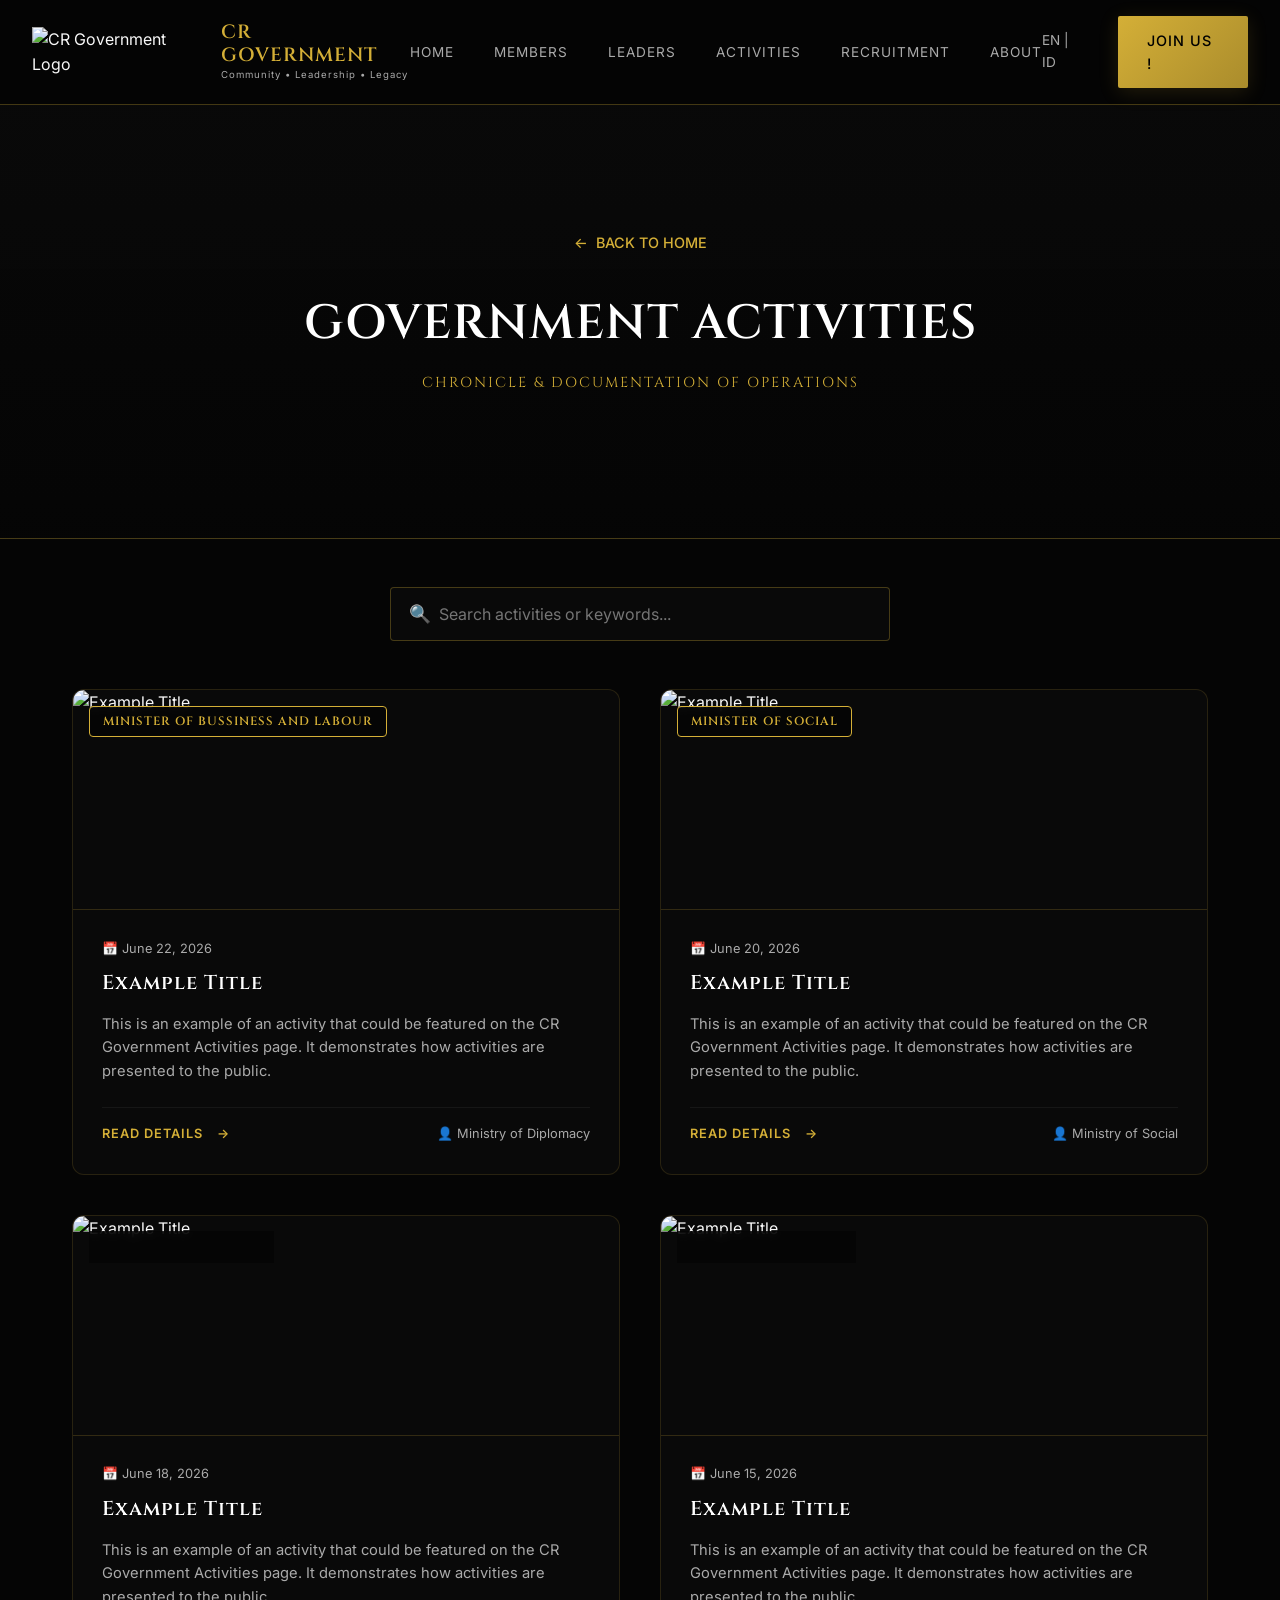
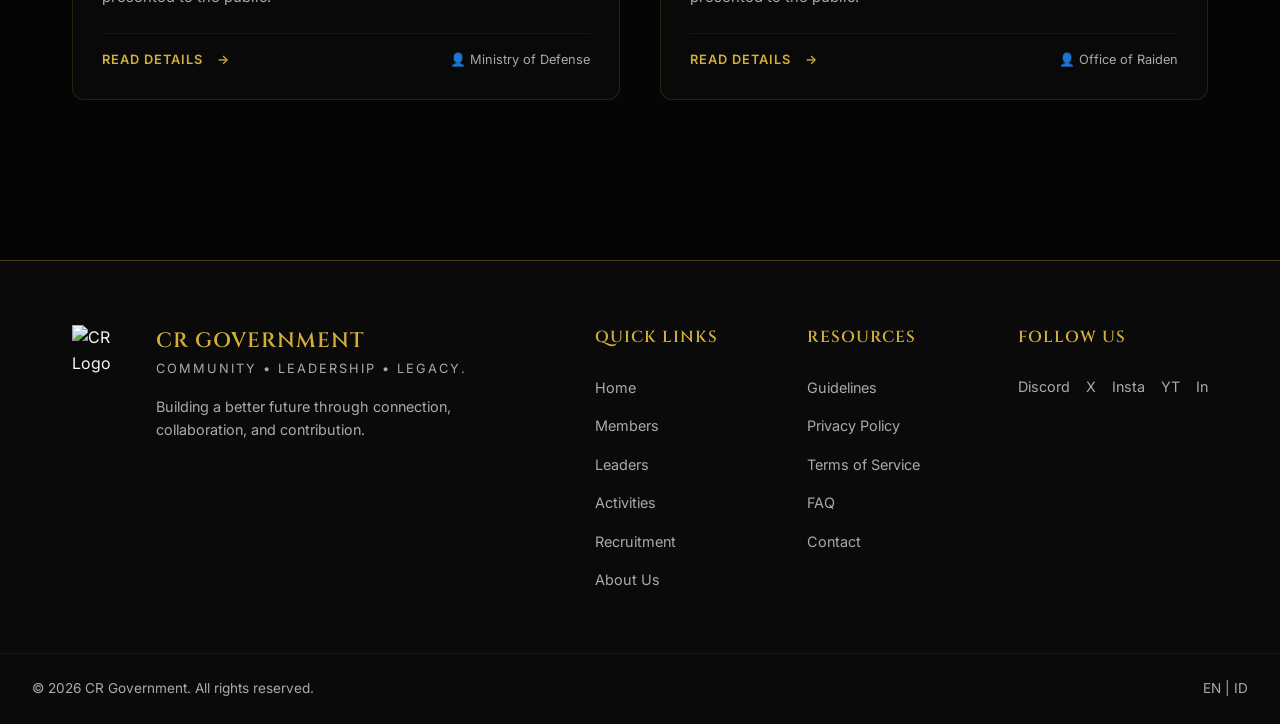
==== activities.html @ a3104dcf "Add files via upload" ====
<!DOCTYPE html>
<html lang="en">

<head>
    <meta charset="UTF-8">
    <meta name="viewport" content="width=device-width, initial-scale=1.0">
    <title>CR GOVERNMENT | Government Activities</title>
    <meta name="description"
        content="Explore the latest activities, summits, operations, and policy decisions of the CR Government.">
    <link rel="preconnect" href="https://fonts.googleapis.com">
    <link rel="preconnect" href="https://fonts.gstatic.com" crossorigin>
    <link
        href="https://fonts.googleapis.com/css2?family=Cinzel:wght@400;600;700&family=Inter:wght@300;400;500;600&display=swap"
        rel="stylesheet">
    <link rel="stylesheet" href="styles.css">
    <style>
        /* Specific layout styles for Activities Portal */
        .activities-grid {
            display: grid;
            grid-template-columns: repeat(auto-fill, minmax(360px, 1fr));
            gap: 2.5rem;
            margin-top: 2rem;
            margin-bottom: 5rem;
        }

        .activity-card {
            background: rgba(255, 255, 255, 0.02);
            border: 1px solid rgba(212, 175, 55, 0.15);
            border-radius: 12px;
            overflow: hidden;
            display: flex;
            flex-direction: column;
            transition: var(--transition);
            position: relative;
        }

        .activity-card:hover {
            border-color: var(--gold-primary);
            transform: translateY(-5px);
            box-shadow: 0 8px 30px rgba(212, 175, 55, 0.15);
        }

        .activity-card-image {
            width: 100%;
            height: 220px;
            overflow: hidden;
            position: relative;
            border-bottom: 1px solid rgba(212, 175, 55, 0.2);
        }

        .activity-card-image img {
            width: 100%;
            height: 100%;
            object-fit: cover;
            transition: var(--transition);
        }

        .activity-card:hover .activity-card-image img {
            transform: scale(1.05);
        }

        .activity-badge {
            position: absolute;
            top: 1rem;
            left: 1rem;
            background: rgba(5, 5, 5, 0.85);
            color: var(--gold-primary);
            border: 1px solid var(--gold-primary);
            font-family: var(--font-heading);
            font-size: 0.75rem;
            font-weight: 600;
            padding: 0.3rem 0.8rem;
            border-radius: 4px;
            text-transform: uppercase;
            letter-spacing: 1px;
            backdrop-filter: blur(4px);
            z-index: 2;
        }

        .activity-card-body {
            padding: 1.8rem;
            display: flex;
            flex-direction: column;
            flex-grow: 1;
        }

        .activity-date {
            font-size: 0.8rem;
            color: var(--text-secondary);
            margin-bottom: 0.6rem;
            font-family: var(--font-body);
        }

        .activity-title {
            color: #fff;
            font-size: 1.25rem;
            margin-bottom: 1rem;
            line-height: 1.4;
            font-family: var(--font-heading);
            transition: var(--transition);
        }

        .activity-card:hover .activity-title {
            color: var(--gold-primary);
        }

        .activity-excerpt {
            color: var(--text-secondary);
            font-size: 0.92rem;
            line-height: 1.6;
            margin-bottom: 1.5rem;
            flex-grow: 1;
        }

        .activity-footer {
            display: flex;
            justify-content: space-between;
            align-items: center;
            border-top: 1px solid rgba(255, 255, 255, 0.05);
            padding-top: 1rem;
            margin-top: auto;
        }

        .activity-btn {
            color: var(--gold-primary);
            font-weight: 600;
            font-size: 0.8rem;
            letter-spacing: 1px;
            text-transform: uppercase;
            display: inline-flex;
            align-items: center;
            gap: 0.4rem;
            cursor: pointer;
        }

        .activity-btn:hover {
            color: var(--gold-light);
        }

        .activity-author {
            font-size: 0.8rem;
            color: var(--text-secondary);
        }

        /* Modal Details Styles */
        .modal-overlay {
            position: fixed;
            top: 0;
            left: 0;
            width: 100%;
            height: 100%;
            background: rgba(0, 0, 0, 0.85);
            backdrop-filter: blur(15px);
            z-index: 1000;
            display: flex;
            align-items: center;
            justify-content: center;
            opacity: 0;
            pointer-events: none;
            transition: var(--transition);
        }

        .modal-overlay.open {
            opacity: 1;
            pointer-events: all;
        }

        .modal-container {
            background: var(--bg-secondary);
            border: 1px solid rgba(212, 175, 55, 0.3);
            border-radius: 12px;
            max-width: 700px;
            width: 90%;
            max-height: 85vh;
            overflow-y: auto;
            position: relative;
            padding: 3rem 2.5rem;
            box-shadow: 0 10px 40px rgba(0, 0, 0, 0.8), var(--shadow-gold);
            transform: scale(0.9);
            transition: var(--transition);
        }

        .modal-overlay.open .modal-container {
            transform: scale(1);
        }

        .modal-close-btn {
            position: absolute;
            top: 1.5rem;
            right: 1.5rem;
            background: transparent;
            border: none;
            color: var(--text-secondary);
            font-size: 2rem;
            cursor: pointer;
            transition: var(--transition);
        }

        .modal-close-btn:hover {
            color: var(--gold-primary);
        }

        .modal-header {
            margin-bottom: 2rem;
            border-bottom: 1px solid rgba(212, 175, 55, 0.15);
            padding-bottom: 1.5rem;
        }

        .modal-badge {
            display: inline-block;
            background: rgba(212, 175, 55, 0.1);
            color: var(--gold-primary);
            border: 1px solid rgba(212, 175, 55, 0.3);
            font-family: var(--font-heading);
            font-size: 0.75rem;
            font-weight: 600;
            padding: 0.3rem 0.8rem;
            border-radius: 4px;
            text-transform: uppercase;
            letter-spacing: 1px;
            margin-bottom: 1rem;
        }

        .modal-header h2 {
            font-size: 1.8rem;
            color: #fff;
            margin-bottom: 0.8rem;
            line-height: 1.3;
        }

        .modal-meta {
            font-size: 0.85rem;
            color: var(--text-secondary);
        }

        .modal-body {
            color: var(--text-secondary);
            font-size: 1rem;
            line-height: 1.8;
        }

        .modal-body h3 {
            color: var(--gold-light);
            font-size: 1.2rem;
            margin: 1.5rem 0 1rem 0;
        }

        .modal-body ul,
        .modal-body ol {
            margin-bottom: 1.5rem;
            padding-left: 1.5rem;
        }

        .modal-body li {
            margin-bottom: 0.5rem;
            color: var(--text-secondary);
        }

        .modal-body blockquote {
            border-left: 2px solid var(--gold-primary);
            padding-left: 1rem;
            font-style: italic;
            margin: 1.5rem 0;
            color: var(--text-primary);
        }

        /* Responsiveness adjustment */
        @media (max-width: 768px) {
            .activities-grid {
                grid-template-columns: 1fr;
                gap: 1.8rem;
            }

            .modal-container {
                padding: 2rem 1.5rem;
            }
        }
    </style>
</head>

<body>
    <nav id="navbar" class="scrolled">
        <div class="nav-container">
            <div class="nav-brand">
                <img src="assets/logo.png" alt="CR Government Logo" class="brand-logo" id="logo-img">
                <div class="brand-text">
                    <h1>CR GOVERNMENT</h1>
                    <p>Community &bull; Leadership &bull; Legacy</p>
                </div>
            </div>
            <ul class="nav-links">
                <li><a href="index.html#home">Home</a></li>
                <li><a href="members.html">Members</a></li>
                <li><a href="leaders.html">Leaders</a></li>
                <li><a href="activities.html" class="active">Activities</a></li>
                <li><a href="recruitment.html">Recruitment</a></li>
                <li><a href="index.html#about">About</a></li>
            </ul>
            <div class="nav-actions">
                <div class="lang-switch">EN | ID</div>
                <a href="recruitment.html" class="btn btn-primary">JOIN US !</a>
            </div>
        </div>
    </nav>

    <header class="directory-hero"
        style="background: linear-gradient(rgba(10, 10, 10, 0.85), rgba(5, 5, 5, 0.95)), url('assets/hero-bg.jpg') no-repeat center center/cover;">
        <div class="section-container">
            <a href="index.html" class="back-link"><span class="arrow">&larr;</span> BACK TO HOME</a>
            <h1>GOVERNMENT ACTIVITIES</h1>
            <p>CHRONICLE &amp; DOCUMENTATION OF OPERATIONS</p>
        </div>
    </header>

    <main class="members-section" style="background: var(--bg-primary);">
        <div class="section-container" style="padding-top: 3rem;">

            <!-- Filter Controls -->
            <div class="directory-controls">
                <div class="search-wrapper">
                    <span class="search-icon">&#128269;</span>
                    <input type="text" id="search-input" placeholder="Search activities or keywords..."
                        class="search-input">
                </div>
            </div>

            <!-- Dynamic Activities Grid -->
            <div class="activities-grid" id="activities-grid">
                <!-- Dynamically populated cards -->
            </div>
        </div>
    </main>

    <!-- Details Overlay Modal -->
    <div id="activity-modal" class="modal-overlay">
        <div class="modal-container">
            <button class="modal-close-btn" id="modal-close">&times;</button>
            <div class="modal-header">
                <span class="modal-badge" id="modal-category">Category</span>
                <h2 id="modal-title">Activity Title</h2>
                <div class="modal-meta">
                    <span id="modal-date">Date</span> &bull; <span id="modal-author">Author</span>
                </div>
            </div>
            <div class="modal-body" id="modal-body">
                <!-- Filled dynamically -->
            </div>
        </div>
    </div>

    <footer class="footer">
        <div class="section-container footer-layout">
            <div class="footer-brand">
                <img src="assets/logo.png" alt="CR Logo" class="footer-logo" id="footer-logo-img">
                <div>
                    <h3 class="footer-title">CR GOVERNMENT</h3>
                    <p class="footer-subtitle">Community &bull; Leadership &bull; Legacy.</p>
                    <p class="footer-desc mt-2">Building a better future through connection, collaboration, and
                        contribution.</p>
                </div>
            </div>
            <div class="footer-links">
                <div class="link-group">
                    <h4>QUICK LINKS</h4>
                    <ul class="quick-links-horizontal">
                        <li><a href="index.html#home">Home</a></li>
                        <li><a href="members.html">Members</a></li>
                        <li><a href="leaders.html">Leaders</a></li>
                        <li><a href="activities.html">Activities</a></li>
                        <li><a href="recruitment.html">Recruitment</a></li>
                        <li><a href="index.html#about">About Us</a></li>
                    </ul>
                </div>
                <div class="link-group">
                    <h4>RESOURCES</h4>
                    <ul>
                        <li><a href="#">Guidelines</a></li>
                        <li><a href="#">Privacy Policy</a></li>
                        <li><a href="#">Terms of Service</a></li>
                        <li><a href="#">FAQ</a></li>
                        <li><a href="#">Contact</a></li>
                    </ul>
                </div>
                <div class="link-group">
                    <h4>FOLLOW US</h4>
                    <div class="social-links">
                        <a href="#">Discord</a>
                        <a href="#">X</a>
                        <a href="#">Insta</a>
                        <a href="#">YT</a>
                        <a href="#">In</a>
                    </div>
                </div>
            </div>
        </div>
        <div class="footer-bottom">
            <p>&copy; 2026 CR Government. All rights reserved.</p>
            <p class="lang">EN | ID</p>
        </div>
    </footer>

    <!-- Interactive script for dynamic loading and search filtering -->
    <script>
        // =========================================================================
        //  GOVERNMENT ACTIVITIES DATABASE & TEMPLATE
        //  To add a new activity:
        //  Copy the object template below, modify details, and add it to the list.
        // =========================================================================
        /*
        TEMPLATE FOR NEW ACTIVITIES:
        {
            id: 'act-new-unique-id',
            title: 'Your Activity Title Here',
            category: 'Diplomacy | Business | Training | Operations',
            date: '2026-06-22',
            excerpt: 'A short description visible on the card (1-2 sentences)...',
            author: 'Ministry or Office Name',
            body: `
                <p>Paragraph description of the activity...</p>
                <h3>Strategic Key Points</h3>
                <ul>
                    <li>Bullet point one...</li>
                    <li>Bullet point two...</li>
                </ul>
            `
        }
        */
        const ACTIVITIES_DATA = [
            {
                id: 'act-1',
                title: 'Example Title',
                category: 'Minister of Bussiness and Labour',
                date: '2026-06-22',
                excerpt: 'This is an example of an activity that could be featured on the CR Government Activities page. It demonstrates how activities are presented to the public.',
                author: 'Ministry of Diplomacy',
                body: `
                    <p>Today, the Ministry of Diplomacy hosted a historic closed-door summit at a secure, undisclosed location (Zanzino) to deliberate on strategic foreign policies and align community efforts.</p>
                    <h3>Strategic Key Points</h3>
                    <ul>
                        <li><strong>Bilateral Relations:</strong> Strengthening alliances with external organizations.</li>
                        <li><strong>Resource Integrity:</strong> Coordinating security efforts to protect digital resources.</li>
                        <li><strong>Joint Operations:</strong> Establishing collaborative protocols for upcoming regional events.</li>
                    </ul>
                    <p>Decisions finalized during this session have been locked and integrated into the Cabinet Archives under Directive-09.</p>
                `
            },
            {
                id: 'act-2',
                title: 'Example Title',
                category: 'Minister of Social',
                date: '2026-06-20',
                excerpt: 'This is an example of an activity that could be featured on the CR Government Activities page. It demonstrates how activities are presented to the public.',
                author: 'Ministry of Social',
                body: `
                    <p>Cabinet officials and commerce leaders gathered to map out the economic structures for our upcoming roleplay campaigns.</p>
                    <h3>Economic Initiatives</h3>
                    <ol>
                        <li><strong>Consortium Building:</strong> Unifying business owners to ensure healthy market competition and price controls.</li>
                        <li><strong>Job Creation:</strong> Opening diverse roles for community members in commercial and financial sectors.</li>
                        <li><strong>Resource Logistics:</strong> Optimizing inventory flow and trading channels.</li>
                    </ol>
                    <p>Citizens interested in opening commercial portfolios can contact the commerce officer via our discord channel.</p>
                `
            },
            {
                id: 'act-3',
                title: 'Example Title',
                category: 'Ministry of Defense',
                date: '2026-06-18',
                excerpt: 'This is an example of an activity that could be featured on the CR Government Activities page. It demonstrates how activities are presented to the public.',
                author: 'Ministry of Defense',
                body: `
                    <p>The Ministry of Defense conducted a successful discipline and tactical training session to refine operational readiness.</p>
                    <h3>Training Core Focus</h3>
                    <ul>
                        <li><strong>Tactical Coordination:</strong> Group positioning and tactical communications during field tasks.</li>
                        <li><strong>Asset Proficiency:</strong> Testing newly deployed infrastructure systems and equipment.</li>
                        <li><strong>Chain of Command:</strong> Reinforcing quick reaction alerts and general server coordination.</li>
                    </ul>
                    <p>Weekly training remains mandatory for all active defense units. Next session schedule is published in the armory portal.</p>
                `
            },
            {
                id: 'act-4',
                title: 'Example Title',
                category: 'Ministry of Health',
                date: '2026-06-15',
                excerpt: 'This is an example of an activity that could be featured on the CR Government Activities page. It demonstrates how activities are presented to the public.',
                author: 'Office of Raiden',
                body: `
                    <p>Our designated Raiden tactical team has officially launched standard-tier professional security services for diplomatic and public events.</p>
                    <h3>Services Provided</h3>
                    <ul>
                        <li>VIP Protection and Escorts</li>
                        <li>Community Hub Guarding</li>
                        <li>Crisis Management and Escalation Mitigation</li>
                    </ul>
                    <p>Booking applications must be submitted 48 hours prior to the scheduled event time for validation and team assignments.</p>
                `
            }
        ];

        document.addEventListener("DOMContentLoaded", () => {
            const searchInput = document.getElementById("search-input");
            const grid = document.getElementById("activities-grid");

            let searchQuery = "";

            // Sync database array to localStorage on startup
            const syncedData = ACTIVITIES_DATA.map(act => ({
                ...act,
                image: 'assets/hero-bg.jpg',
                published: true,
                featured: act.id === 'act-1'
            }));
            localStorage.setItem('crGovActivities', JSON.stringify(syncedData));

            function formatDate(dateStr) {
                if (!dateStr) return '';
                const d = new Date(dateStr + 'T00:00:00');
                return d.toLocaleDateString('en-US', { year: 'numeric', month: 'long', day: 'numeric' });
            }

            function renderCards() {
                grid.innerHTML = "";

                const filtered = ACTIVITIES_DATA.filter(act => {
                    const matchesSearch = act.title.toLowerCase().includes(searchQuery) ||
                        act.excerpt.toLowerCase().includes(searchQuery) ||
                        (act.author || "").toLowerCase().includes(searchQuery);
                    return matchesSearch;
                });

                if (filtered.length === 0) {
                    grid.innerHTML = `<div style="grid-column:1/-1;text-align:center;padding:5rem 2rem;color:var(--text-secondary);font-family:var(--font-body);">No activities found matching filters.</div>`;
                    return;
                }

                filtered.forEach(act => {
                    const card = document.createElement("div");
                    card.className = "activity-card";
                    card.innerHTML = `
                        <div class="activity-card-image">
                            <span class="activity-badge">${act.category}</span>
                            <img src="assets/hero-bg.jpg" alt="${act.title}">
                        </div>
                        <div class="activity-card-body">
                            <span class="activity-date">&#128197; ${formatDate(act.date)}</span>
                            <h3 class="activity-title">${act.title}</h3>
                            <p class="activity-excerpt">${act.excerpt}</p>
                            <div class="activity-footer">
                                <a href="javascript:void(0)" class="activity-btn" data-id="${act.id}">
                                    READ DETAILS <span class="arrow">&rarr;</span>
                                </a>
                                <span class="activity-author">&#128100; ${act.author}</span>
                            </div>
                        </div>
                    `;

                    card.querySelector(".activity-btn").addEventListener("click", () => {
                        openModal(act);
                    });

                    grid.appendChild(card);
                });
            }

            function openModal(act) {
                document.getElementById("modal-category").textContent = act.category;
                document.getElementById("modal-title").textContent = act.title;
                document.getElementById("modal-date").innerHTML = `&#128197; ${formatDate(act.date)}`;
                document.getElementById("modal-author").innerHTML = `&#128100; ${act.author}`;
                document.getElementById("modal-body").innerHTML = act.body || `<p>${act.excerpt}</p>`;

                const modal = document.getElementById("activity-modal");
                modal.classList.add("open");
                document.body.style.overflow = "hidden";
            }

            const modal = document.getElementById("activity-modal");
            const closeBtn = document.getElementById("modal-close");

            function closeModal() {
                modal.classList.remove("open");
                document.body.style.overflow = "";
            }

            closeBtn.addEventListener("click", closeModal);
            modal.addEventListener("click", (e) => {
                if (e.target === modal) closeModal();
            });

            searchInput.addEventListener("input", (e) => {
                searchQuery = e.target.value.toLowerCase().trim();
                renderCards();
            });

            renderCards();
        });
    </script>
</body>

</html>
---- styles.css ----
:root {
    --bg-primary: #050505;
    --bg-secondary: #0a0a0a;
    --bg-tertiary: #111111;
    --gold-primary: #D4AF37;
    --gold-light: #F3E5AB;
    --gold-dark: #AA8C2C;
    --text-primary: #f8f8f8;
    --text-secondary: #aaaaaa;
    --font-heading: 'Cinzel', serif;
    --font-body: 'Inter', sans-serif;
    --border-gold: 1px solid rgba(212, 175, 55, 0.3);
    --border-gold-hover: 1px solid rgba(212, 175, 55, 0.8);
    --shadow-gold: 0 4px 20px rgba(212, 175, 55, 0.15);
    --transition: all 0.3s cubic-bezier(0.25, 0.8, 0.25, 1);
}

* {
    margin: 0;
    padding: 0;
    box-sizing: border-box;
}

body {
    background-color: var(--bg-primary);
    color: var(--text-primary);
    font-family: var(--font-body);
    line-height: 1.6;
    overflow-x: hidden;
}

h1,
h2,
h3,
h4,
h5,
h6 {
    font-family: var(--font-heading);
    font-weight: 600;
    letter-spacing: 1px;
}

a {
    color: inherit;
    text-decoration: none;
    transition: var(--transition);
}

ul {
    list-style: none;
}

.center {
    text-align: center;
}

.mt-2 {
    margin-top: 1rem;
}

.mt-4 {
    margin-top: 2rem;
}

.section-container {
    max-width: 1200px;
    margin: 0 auto;
    padding: 5rem 2rem;
}

.section-title {
    font-size: 2.5rem;
    color: var(--gold-primary);
    margin-bottom: 1rem;
    text-transform: uppercase;
}

.section-subtitle {
    color: var(--text-secondary);
    font-size: 1.1rem;
    margin-bottom: 3rem;
}

/* Animations */
.fade-in {
    opacity: 0;
    transform: translateY(30px);
    transition: opacity 0.8s ease-out, transform 0.8s ease-out;
}

.fade-in.visible {
    opacity: 1;
    transform: translateY(0);
}

.delay-1 {
    transition-delay: 0.2s;
}

.delay-2 {
    transition-delay: 0.4s;
}

.delay-3 {
    transition-delay: 0.6s;
}

.delay-4 {
    transition-delay: 0.8s;
}

.delay-5 {
    transition-delay: 1.0s;
}

/* Buttons */
.btn {
    display: inline-block;
    padding: 0.8rem 1.8rem;
    font-family: var(--font-body);
    font-weight: 500;
    font-size: 0.9rem;
    letter-spacing: 1px;
    text-transform: uppercase;
    cursor: pointer;
    border-radius: 2px;
}

.btn-primary {
    background: linear-gradient(135deg, var(--gold-primary), var(--gold-dark));
    color: #000;
    border: none;
    box-shadow: var(--shadow-gold);
}

.btn-primary:hover {
    background: linear-gradient(135deg, var(--gold-light), var(--gold-primary));
    transform: translateY(-2px);
}

.btn-secondary {
    background: rgba(212, 175, 55, 0.1);
    color: var(--gold-primary);
    border: var(--border-gold);
}

.btn-secondary:hover {
    background: rgba(212, 175, 55, 0.2);
    border: var(--border-gold-hover);
}

.btn-outline {
    background: transparent;
    color: var(--gold-primary);
    border: var(--border-gold);
}

.btn-outline:hover {
    border: var(--border-gold-hover);
    box-shadow: inset 0 0 10px rgba(212, 175, 55, 0.2);
}

.btn-text {
    background: transparent;
    color: var(--gold-primary);
    border: none;
    padding: 0;
    margin-top: 1rem;
    font-weight: 600;
}

.btn-text:hover {
    color: var(--gold-light);
}

.arrow,
.icon {
    margin-left: 0.5rem;
    transition: transform 0.3s;
}

.btn:hover .arrow {
    transform: translateX(5px);
}

.wide {
    padding: 1rem 3rem;
}

/* Navbar */
nav {
    position: fixed;
    top: 0;
    width: 100%;
    z-index: 1000;
    padding: 1.5rem 0;
    transition: background-color 0.4s ease, padding 0.4s ease;
}

nav.scrolled {
    background-color: rgba(5, 5, 5, 0.95);
    backdrop-filter: blur(10px);
    padding: 1rem 0;
    border-bottom: var(--border-gold);
}

.nav-container {
    max-width: 1400px;
    margin: 0 auto;
    padding: 0 2rem;
    display: flex;
    justify-content: space-between;
    align-items: center;
}

.nav-brand {
    display: flex;
    align-items: center;
    gap: 1rem;
}

.brand-logo {
    height: 50px;
    width: auto;
}

.brand-text h1 {
    font-size: 1.2rem;
    color: var(--gold-primary);
    margin: 0;
    line-height: 1.2;
}

.brand-text p {
    font-size: 0.6rem;
    color: var(--text-secondary);
    margin: 0;
    letter-spacing: 1px;
}

.nav-links {
    display: flex;
    gap: 2.5rem;
}

.nav-links a {
    font-size: 0.85rem;
    text-transform: uppercase;
    letter-spacing: 1px;
    color: var(--text-secondary);
}

.nav-links a:hover {
    color: var(--gold-primary);
}

.nav-actions {
    display: flex;
    align-items: center;
    gap: 2rem;
}

.lang-switch {
    font-size: 0.85rem;
    color: var(--text-secondary);
    cursor: pointer;
}

.lang-switch:hover {
    color: var(--gold-primary);
}

/* Hero Section */
.hero {
    position: relative;
    min-height: 100vh;
    display: flex;
    align-items: center;
    overflow: hidden;
    padding-top: 80px;
}

#particle-canvas {
    position: absolute;
    top: 0;
    left: 0;
    width: 100%;
    height: 100%;
    z-index: 0;
    pointer-events: none;
}

.hero-content {
    position: relative;
    z-index: 1;
    max-width: 1400px;
    margin: 0 auto;
    padding: 0 2rem;
    display: grid;
    grid-template-columns: 1fr 1fr;
    gap: 4rem;
    align-items: center;
    width: 100%;
}

.hero-text {
    max-width: 600px;
}

.welcome-text {
    color: var(--gold-primary);
    font-family: var(--font-heading);
    letter-spacing: 3px;
    font-size: 0.9rem;
    margin-bottom: 1rem;
}

.hero-title {
    font-size: 4.5rem;
    line-height: 1.1;
    color: #fff;
    margin-bottom: 0.5rem;
}

.hero-subtitle {
    font-size: 1.5rem;
    color: var(--gold-primary);
    margin-bottom: 2rem;
}

.hero-desc {
    font-size: 1.1rem;
    color: var(--text-secondary);
    margin-bottom: 3rem;
}

.hero-buttons {
    display: flex;
    gap: 1.5rem;
}

.hero-image img {
    width: 100%;
    height: auto;
    border-radius: 4px;
    box-shadow: 0 20px 50px rgba(0, 0, 0, 0.8);
    border: var(--border-gold);
}

/* About Section */
.about-section {
    background: linear-gradient(to bottom, var(--bg-primary), var(--bg-secondary));
    border-top: var(--border-gold);
    border-bottom: var(--border-gold);
}

.about-header {
    max-width: 800px;
    margin-bottom: 4rem;
}

.about-desc {
    color: var(--text-secondary);
    font-size: 1.1rem;
    margin-bottom: 1.5rem;
}

.features-grid {
    display: grid;
    grid-template-columns: repeat(4, 1fr);
    gap: 2rem;
}

.feature-card {
    text-align: center;
    padding: 2rem 1.5rem;
    background: rgba(255, 255, 255, 0.02);
    border: 1px solid rgba(255, 255, 255, 0.05);
    border-radius: 4px;
    transition: var(--transition);
}

.feature-card:hover {
    background: rgba(212, 175, 55, 0.05);
    border-color: rgba(212, 175, 55, 0.3);
    transform: translateY(-5px);
}

.feature-icon {
    font-size: 2.5rem;
    color: var(--gold-primary);
    margin-bottom: 1.5rem;
}

.feature-card h3 {
    font-size: 1.2rem;
    margin-bottom: 1rem;
    color: var(--gold-light);
}

.feature-card p {
    color: var(--text-secondary);
    font-size: 0.9rem;
}

/* Members Section */
.members-section {
    background-color: var(--bg-tertiary);
}

.members-grid {
    display: grid;
    grid-template-columns: repeat(4, 1fr);
    gap: 2rem;
    margin-top: 3rem;
}

.member-card {
    background: var(--bg-secondary);
    border: var(--border-gold);
    border-radius: 4px;
    overflow: hidden;
    transition: var(--transition);
    position: relative;
}

.member-card:hover {
    transform: translateY(-10px);
    box-shadow: var(--shadow-gold);
    border-color: var(--gold-primary);
}

.member-photo {
    width: 100%;
    aspect-ratio: 4/5;
    object-fit: cover;
    border-bottom: 2px solid var(--gold-primary);
}

.member-info {
    padding: 1.5rem;
}

.member-info h3 {
    color: var(--gold-light);
    font-size: 1.1rem;
    margin-bottom: 0.2rem;
}

.member-info .role {
    color: var(--gold-primary);
    font-size: 0.8rem;
    text-transform: uppercase;
    margin-bottom: 1rem;
}

.member-info .desc {
    color: var(--text-secondary);
    font-size: 0.85rem;
    margin-bottom: 1.5rem;
}

.social-icons {
    display: flex;
    gap: 1rem;
}

.social-icons a {
    color: var(--gold-primary);
    font-size: 0.8rem;
    text-transform: uppercase;
}

.social-icons a:hover {
    color: var(--gold-light);
}

/* Leadership Section */
.leadership-section {
    background: linear-gradient(to bottom, var(--bg-tertiary), var(--bg-primary));
    border-top: var(--border-gold);
}

.leadership-layout {
    display: grid;
    grid-template-columns: 1fr 1fr;
    gap: 4rem;
    align-items: center;
}

.leadership-image {
    display: flex;
    justify-content: center;
    align-items: center;
}

.large-emblem {
    width: 80%;
    max-width: 400px;
    filter: drop-shadow(0 0 20px rgba(212, 175, 55, 0.4));
}

.leader-card {
    display: flex;
    background: rgba(255, 255, 255, 0.02);
    padding: 1.5rem;
    gap: 1.5rem;
    margin-top: 2rem;
    align-items: center;
}

.leader-photo {
    width: 120px;
    height: 120px;
    object-fit: cover;
    border-radius: 2px;
}

.leader-info h3 {
    color: var(--gold-light);
}

.leader-info .role {
    color: var(--gold-primary);
    font-size: 0.85rem;
    margin-bottom: 0.5rem;
}

.leader-info .desc {
    color: var(--text-secondary);
    font-size: 0.9rem;
}

/* Forum Section */
.forum-section {
    background-color: var(--bg-primary);
    border-top: var(--border-gold);
}

.forum-layout {
    display: grid;
    grid-template-columns: 1fr 1fr;
    gap: 4rem;
}

.forum-desc {
    color: var(--text-secondary);
    margin-bottom: 2rem;
    font-size: 1.1rem;
}

.forum-discussions {
    background: rgba(255, 255, 255, 0.02);
    border: var(--border-gold);
    padding: 2rem;
}

.panel-title {
    color: var(--gold-primary);
    margin-bottom: 1.5rem;
    font-size: 1.2rem;
    text-transform: uppercase;
    border-bottom: 1px solid rgba(212, 175, 55, 0.2);
    padding-bottom: 1rem;
}

.discussion-item {
    display: flex;
    align-items: center;
    gap: 1rem;
    padding: 1rem 0;
    border-bottom: 1px solid rgba(255, 255, 255, 0.05);
}

.discussion-item:last-child {
    border-bottom: none;
}

.d-icon {
    font-size: 1.5rem;
    color: var(--gold-primary);
}

.d-info {
    flex: 1;
}

.d-info h4 {
    color: var(--text-primary);
    font-family: var(--font-body);
    font-size: 1rem;
    margin-bottom: 0.2rem;
}

.d-info p {
    color: var(--text-secondary);
    font-size: 0.8rem;
}

.d-meta {
    text-align: right;
    font-size: 0.8rem;
    color: var(--text-secondary);
}

/* Footer */
.footer {
    background-color: var(--bg-secondary);
    border-top: var(--border-gold);
    padding-top: 4rem;
}

.footer-layout {
    display: grid;
    grid-template-columns: 1.5fr 2fr;
    gap: 4rem;
    padding-top: 0;
    padding-bottom: 3rem;
}

.footer-brand {
    display: flex;
    align-items: flex-start;
    gap: 1.5rem;
}

.footer-logo {
    width: 60px;
    height: auto;
}

.footer-title {
    color: var(--gold-primary);
    font-size: 1.3rem;
}

.footer-subtitle {
    font-size: 0.8rem;
    color: var(--text-secondary);
    text-transform: uppercase;
    letter-spacing: 2px;
}

.footer-desc {
    color: var(--text-secondary);
    font-size: 0.9rem;
    max-width: 300px;
}

.footer-links {
    display: grid;
    grid-template-columns: repeat(3, 1fr);
    gap: 2rem;
}

.link-group h4 {
    color: var(--gold-primary);
    margin-bottom: 1.5rem;
    font-size: 1rem;
}

.link-group ul li {
    margin-bottom: 0.8rem;
}

.link-group ul li a {
    color: var(--text-secondary);
    font-size: 0.9rem;
}

.link-group ul li a:hover {
    color: var(--gold-light);
}

.social-links {
    display: flex;
    gap: 1rem;
}

.social-links a {
    color: var(--text-secondary);
    font-size: 0.9rem;
}

.social-links a:hover {
    color: var(--gold-light);
}

.footer-bottom {
    border-top: 1px solid rgba(255, 255, 255, 0.05);
    padding: 1.5rem 2rem;
    display: flex;
    justify-content: space-between;
    align-items: center;
    max-width: 1400px;
    margin: 0 auto;
    color: var(--text-secondary);
    font-size: 0.85rem;
}

/* Responsive */
@media (max-width: 1024px) {

    .hero-content,
    .leadership-layout,
    .forum-layout,
    .footer-layout {
        grid-template-columns: 1fr;
    }

    .features-grid,
    .members-grid {
        grid-template-columns: repeat(2, 1fr);
    }

    .hero-title {
        font-size: 3.5rem;
    }
}

@media (max-width: 768px) {
    .nav-links {
        display: none;
    }

    /* Mobile menu needed for real site */
    .hero-title {
        font-size: 2.5rem;
    }

    .hero-buttons {
        flex-direction: column;
    }

    .features-grid,
    .members-grid {
        grid-template-columns: 1fr;
    }

    .footer-links {
        grid-template-columns: 1fr 1fr;
    }
}

/* Directory Filters & Search */
.directory-controls {
    margin-bottom: 3rem;
    display: flex;
    flex-direction: column;
    gap: 1.5rem;
    align-items: center;
    justify-content: center;
}

.search-wrapper {
    position: relative;
    width: 100%;
    max-width: 500px;
}

.search-input {
    width: 100%;
    padding: 1rem 1.5rem 1rem 3rem;
    background: rgba(255, 255, 255, 0.02);
    border: var(--border-gold);
    border-radius: 4px;
    color: var(--text-primary);
    font-family: var(--font-body);
    font-size: 1rem;
    transition: var(--transition);
}

.search-input:focus {
    outline: none;
    background: rgba(255, 255, 255, 0.05);
    border-color: var(--gold-primary);
    box-shadow: 0 0 15px rgba(212, 175, 55, 0.2);
}

.search-icon {
    position: absolute;
    left: 1.2rem;
    top: 50%;
    transform: translateY(-50%);
    color: var(--gold-primary);
    font-size: 1.1rem;
    pointer-events: none;
}

.filter-group {
    display: flex;
    flex-wrap: wrap;
    gap: 0.8rem;
    justify-content: center;
}

.filter-btn {
    background: transparent;
    border: 1px solid rgba(212, 175, 55, 0.2);
    color: var(--text-secondary);
    padding: 0.6rem 1.2rem;
    font-size: 0.85rem;
    text-transform: uppercase;
    letter-spacing: 1px;
    border-radius: 2px;
    cursor: pointer;
    transition: var(--transition);
}

.filter-btn:hover,
.filter-btn.active {
    border-color: var(--gold-primary);
    color: var(--gold-primary);
    background: rgba(212, 175, 55, 0.05);
}

.filter-btn.active {
    box-shadow: 0 0 10px rgba(212, 175, 55, 0.15);
    font-weight: 600;
}

/* Card Filtering Animation */
.member-card {
    transition: opacity 0.4s ease, transform 0.4s cubic-bezier(0.25, 0.8, 0.25, 1);
}

.member-card.hidden {
    opacity: 0;
    transform: scale(0.9) translateY(20px);
    pointer-events: none;
    position: absolute;
    width: 0;
    height: 0;
    overflow: hidden;
    margin: 0;
    padding: 0;
    border: none;
}

/* Page Header */
.directory-hero {
    padding-top: 150px;
    padding-bottom: 4rem;
    background: linear-gradient(to bottom, var(--bg-primary), var(--bg-tertiary));
    text-align: center;
    border-bottom: var(--border-gold);
}

.directory-hero h1 {
    font-size: 3rem;
    color: #fff;
    margin-bottom: 0.5rem;
}

.directory-hero p {
    color: var(--gold-primary);
    font-family: var(--font-heading);
    letter-spacing: 2px;
    font-size: 0.9rem;
}

/* Back Link styling */
.back-link {
    display: inline-flex;
    align-items: center;
    gap: 0.5rem;
    color: var(--gold-primary);
    margin-bottom: 2rem;
    font-size: 0.9rem;
    font-weight: 500;
}

.back-link:hover {
    color: var(--gold-light);
}

.back-link .arrow {
    margin-left: 0;
    transition: transform 0.3s;
}

.back-link:hover .arrow {
    transform: translateX(-5px);
}

/* Leaders Cabinet Styling */
.cabinet-grid {
    display: grid;
    grid-template-columns: repeat(auto-fit, minmax(280px, 1fr));
    gap: 2rem;
    margin-bottom: 4rem;
}

.cabinet-card {
    background: var(--bg-secondary);
    border: var(--border-gold);
    border-radius: 4px;
    padding: 1.5rem;
    display: flex;
    align-items: center;
    gap: 1.5rem;
    cursor: pointer;
    transition: var(--transition);
}

.cabinet-card:hover,
.cabinet-card.active {
    background: rgba(212, 175, 55, 0.05);
    border-color: var(--gold-primary);
    box-shadow: var(--shadow-gold);
    transform: translateY(-3px);
}

.cabinet-card.active {
    background: rgba(212, 175, 55, 0.1);
    border-color: var(--gold-primary);
}

.cabinet-card .leader-photo {
    width: 80px;
    height: 80px;
    border-radius: 50%;
    object-fit: cover;
    border: 2px solid var(--gold-primary);
}

.cabinet-card-info h3 {
    color: var(--gold-light);
    font-size: 1.1rem;
    margin-bottom: 0.2rem;
    font-family: var(--font-heading);
}

.cabinet-card-info .role {
    color: var(--gold-primary);
    font-size: 0.8rem;
    text-transform: uppercase;
    font-weight: 500;
}

/* Portfolio Details Layout */
.portfolio-container {
    background: var(--bg-secondary);
    border: var(--border-gold);
    border-radius: 6px;
    margin-top: 2rem;
    position: relative;
    overflow: hidden;
}

.portfolio-sidebar {
    display: flex;
    flex-direction: column;
    align-items: center;
    text-align: center;
    border-right: 1px solid rgba(212, 175, 55, 0.15);
    padding-right: 3rem;
}

.portfolio-sidebar .large-photo {
    width: 220px;
    height: 275px;
    object-fit: cover;
    border-radius: 4px;
    border: 2px solid var(--gold-primary);
    box-shadow: var(--shadow-gold);
    margin-bottom: 1.5rem;
}

.portfolio-sidebar h2 {
    color: var(--gold-light);
    font-size: 1.6rem;
    margin-bottom: 0.4rem;
}

.portfolio-sidebar .role {
    color: var(--gold-primary);
    font-size: 0.9rem;
    text-transform: uppercase;
    letter-spacing: 1px;
    margin-bottom: 1rem;
}

.portfolio-sidebar .term {
    font-size: 0.8rem;
    color: var(--text-secondary);
    background: rgba(255, 255, 255, 0.05);
    padding: 0.3rem 1rem;
    border-radius: 20px;
    border: 1px solid rgba(255, 255, 255, 0.1);
}

.portfolio-content {
    display: flex;
    flex-direction: column;
    gap: 2.5rem;
}

.portfolio-section-title {
    color: var(--gold-primary);
    font-size: 1.1rem;
    text-transform: uppercase;
    letter-spacing: 2px;
    border-bottom: 1px solid rgba(212, 175, 55, 0.2);
    padding-bottom: 0.5rem;
    margin-bottom: 1rem;
}

.portfolio-bio p {
    color: var(--text-secondary);
    font-size: 0.95rem;
    line-height: 1.7;
}

/* Responsibilities List */
.duties-list {
    display: grid;
    grid-template-columns: repeat(2, 1fr);
    gap: 1rem;
}

.duty-item {
    display: flex;
    align-items: flex-start;
    gap: 0.8rem;
    font-size: 0.9rem;
    color: var(--text-secondary);
}

.duty-item::before {
    content: "✓";
    color: var(--gold-primary);
    font-weight: bold;
}

/* Projects Showcase */
.projects-showcase {
    display: grid;
    grid-template-columns: repeat(2, 1fr);
    gap: 1.5rem;
}

.project-card {
    background: rgba(255, 255, 255, 0.01);
    border: 1px solid rgba(255, 255, 255, 0.05);
    border-radius: 4px;
    padding: 1.2rem;
    transition: var(--transition);
}

.project-card:hover {
    border-color: rgba(212, 175, 55, 0.3);
    background: rgba(212, 175, 55, 0.02);
}

.project-card h4 {
    color: var(--gold-light);
    font-size: 1rem;
    margin-bottom: 0.5rem;
}

.project-card p {
    color: var(--text-secondary);
    font-size: 0.85rem;
    line-height: 1.5;
}

/* Credentials Grid */
.credentials-grid {
    display: flex;
    flex-wrap: wrap;
    gap: 1rem;
}

.credential-badge {
    background: rgba(212, 175, 55, 0.05);
    border: 1px solid rgba(212, 175, 55, 0.2);
    color: var(--gold-primary);
    font-size: 0.8rem;
    padding: 0.5rem 1rem;
    border-radius: 2px;
    display: inline-flex;
    align-items: center;
    gap: 0.5rem;
}

/* Dynamic Tab Loading Animation */
.portfolio-panel {
    display: none;
    animation: fadeEffect 0.5s ease;
    padding: 3rem;
}

.portfolio-panel.active {
    display: grid;
    grid-template-columns: 1fr 2fr;
    gap: 4rem;
}

@keyframes fadeEffect {
    from { opacity: 0; transform: translateY(10px); }
    to { opacity: 1; transform: translateY(0); }
}

/* Responsiveness for Portfolio */
@media (max-width: 992px) {
    .portfolio-panel.active {
        grid-template-columns: 1fr;
        gap: 2rem;
    }
    
    .portfolio-panel {
        padding: 2rem;
    }
    
    .portfolio-sidebar {
        border-right: none;
        border-bottom: 1px solid rgba(212, 175, 55, 0.15);
        padding-right: 0;
        padding-bottom: 2rem;
    }
}

@media (max-width: 600px) {
    .duties-list,
    .projects-showcase {
        grid-template-columns: 1fr;
    }
}

/* ============================================================
   NEWS SECTION
   ============================================================ */
.news-section {
    background: linear-gradient(to bottom, var(--bg-primary), var(--bg-secondary));
    border-top: var(--border-gold);
    border-bottom: var(--border-gold);
}

.news-label {
    color: var(--gold-primary);
    font-family: var(--font-heading);
    letter-spacing: 3px;
    font-size: 0.85rem;
    margin-bottom: 0.75rem;
    text-transform: uppercase;
}

.news-grid {
    display: grid;
    grid-template-columns: 1fr 1fr;
    grid-template-rows: auto auto;
    gap: 1.5rem;
    margin-top: 3rem;
}

/* Featured card spans full width */
.news-card--featured {
    grid-column: 1 / -1;
    background: linear-gradient(135deg, rgba(212, 175, 55, 0.07), rgba(212, 175, 55, 0.02));
    border-left: 3px solid var(--gold-primary);
    position: relative;
}

.news-card {
    background: rgba(255, 255, 255, 0.02);
    border: 1px solid rgba(212, 175, 55, 0.2);
    border-radius: 4px;
    padding: 2rem;
    transition: var(--transition);
    position: relative;
    overflow: hidden;
}

.news-card::before {
    content: '';
    position: absolute;
    top: 0;
    left: 0;
    right: 0;
    height: 2px;
    background: linear-gradient(90deg, transparent, var(--gold-primary), transparent);
    opacity: 0;
    transition: opacity 0.3s ease;
}

.news-card:hover {
    border-color: rgba(212, 175, 55, 0.5);
    background: rgba(212, 175, 55, 0.04);
    transform: translateY(-4px);
    box-shadow: 0 8px 30px rgba(212, 175, 55, 0.1);
}

.news-card:hover::before {
    opacity: 1;
}

.news-card-badge {
    display: inline-block;
    background: var(--gold-primary);
    color: #000;
    font-size: 0.7rem;
    font-weight: 700;
    letter-spacing: 2px;
    padding: 0.3rem 0.8rem;
    border-radius: 2px;
    margin-bottom: 1.2rem;
    font-family: var(--font-body);
}

.news-card-meta {
    display: flex;
    align-items: center;
    gap: 1rem;
    margin-bottom: 1rem;
}

.news-date {
    font-size: 0.8rem;
    color: var(--text-secondary);
}

.news-category {
    font-size: 0.75rem;
    color: var(--gold-primary);
    text-transform: uppercase;
    letter-spacing: 1px;
    background: rgba(212, 175, 55, 0.1);
    padding: 0.2rem 0.7rem;
    border-radius: 2px;
    border: 1px solid rgba(212, 175, 55, 0.2);
}

.news-card-title {
    font-size: 1.15rem;
    color: var(--text-primary);
    margin-bottom: 0.8rem;
    line-height: 1.4;
    font-family: var(--font-heading);
}

.news-card--featured .news-card-title {
    font-size: 1.4rem;
}

.news-card-excerpt {
    color: var(--text-secondary);
    font-size: 0.9rem;
    line-height: 1.7;
    margin-bottom: 1.5rem;
}

.news-read-more {
    color: var(--gold-primary);
    font-size: 0.85rem;
    font-weight: 600;
    text-transform: uppercase;
    letter-spacing: 1px;
    display: inline-flex;
    align-items: center;
    gap: 0.5rem;
    transition: var(--transition);
}

.news-read-more:hover {
    color: var(--gold-light);
    gap: 0.9rem;
}

@media (max-width: 768px) {
    .news-grid {
        grid-template-columns: 1fr;
    }
    .news-card--featured {
        grid-column: auto;
    }
}

/* News section header row with manage link */
.news-section-header-row {
    text-align: center;
    margin-bottom: 1rem;
}

.news-manage-link {
    display: inline-flex;
    align-items: center;
    gap: 0.4rem;
    font-size: 0.78rem;
    color: var(--text-secondary);
    letter-spacing: 1.5px;
    text-transform: uppercase;
    font-family: var(--font-heading);
    border: 1px solid rgba(255, 255, 255, 0.08);
    padding: 0.35rem 1rem;
    border-radius: 20px;
    transition: var(--transition);
}

.news-manage-link:hover {
    color: var(--gold-primary);
    border-color: rgba(212, 175, 55, 0.35);
    background: rgba(212, 175, 55, 0.05);
}


/* ============================================================
   RECRUITMENT PAGE — HERO
   ============================================================ */
.recruitment-hero {
    position: relative;
    min-height: 100vh;
    display: flex;
    align-items: center;
    overflow: hidden;
    padding-top: 100px;
}

.recruitment-hero-bg {
    position: absolute;
    inset: 0;
    background:
        radial-gradient(ellipse at 60% 40%, rgba(212, 175, 55, 0.08) 0%, transparent 60%),
        radial-gradient(ellipse at 20% 80%, rgba(212, 175, 55, 0.04) 0%, transparent 50%),
        linear-gradient(135deg, #050505 0%, #0a0a0a 50%, #0d0b05 100%);
}

.recruitment-hero-content {
    position: relative;
    z-index: 1;
    max-width: 900px;
    margin: 0 auto;
    padding: 5rem 2rem;
    text-align: center;
}

.recruitment-hero-content .welcome-text {
    font-size: 0.85rem;
    letter-spacing: 4px;
    margin-bottom: 1rem;
    animation: fadeSlideUp 0.6s ease forwards;
}

.recruitment-hero-content h1 {
    font-size: 5rem;
    line-height: 1;
    color: #fff;
    margin-bottom: 0.5rem;
    animation: fadeSlideUp 0.7s ease 0.1s both;
}

.recruitment-hero-content h2 {
    font-size: 1.5rem;
    color: var(--gold-primary);
    margin-bottom: 1.5rem;
    font-weight: 400;
    letter-spacing: 3px;
    animation: fadeSlideUp 0.7s ease 0.2s both;
}

.recruitment-hero-desc {
    max-width: 600px;
    margin: 0 auto 2rem;
    color: var(--text-secondary);
    font-size: 1.05rem;
    line-height: 1.8;
    animation: fadeSlideUp 0.7s ease 0.3s both;
}

@keyframes fadeSlideUp {
    from { opacity: 0; transform: translateY(30px); }
    to { opacity: 1; transform: translateY(0); }
}

/* ============================================================
   RECRUITMENT — INFO STRIP
   ============================================================ */
.recruitment-info-strip {
    background: rgba(212, 175, 55, 0.04);
    border-top: var(--border-gold);
    border-bottom: var(--border-gold);
    padding: 2rem;
}

.info-strip-grid {
    max-width: 1100px;
    margin: 0 auto;
    display: grid;
    grid-template-columns: repeat(4, 1fr);
    gap: 1.5rem;
}

.info-strip-item {
    display: flex;
    align-items: center;
    gap: 1rem;
    padding: 1rem;
}

.info-strip-icon {
    font-size: 2rem;
    color: var(--gold-primary);
    flex-shrink: 0;
}

.info-strip-label {
    font-size: 0.75rem;
    color: var(--text-secondary);
    text-transform: uppercase;
    letter-spacing: 1px;
    margin-bottom: 0.2rem;
}

.info-strip-value {
    font-size: 0.95rem;
    color: var(--text-primary);
    font-weight: 500;
}

@media (max-width: 900px) {
    .info-strip-grid { grid-template-columns: repeat(2, 1fr); }
}
@media (max-width: 500px) {
    .info-strip-grid { grid-template-columns: 1fr; }
}

/* ============================================================
   RECRUITMENT — OPEN POSITIONS
   ============================================================ */
.open-positions-section {
    background: var(--bg-tertiary);
    border-bottom: var(--border-gold);
}

.positions-grid {
    display: grid;
    grid-template-columns: repeat(3, 1fr);
    gap: 1.5rem;
    margin-top: 3rem;
}

.position-card {
    background: var(--bg-secondary);
    border: 1px solid rgba(212, 175, 55, 0.15);
    border-radius: 4px;
    padding: 2rem 1.5rem;
    text-align: center;
    transition: var(--transition);
    position: relative;
}

.position-card:hover {
    border-color: var(--gold-primary);
    transform: translateY(-5px);
    box-shadow: var(--shadow-gold);
    background: rgba(212, 175, 55, 0.04);
}

.position-icon {
    font-size: 2.5rem;
    margin-bottom: 1rem;
}

.position-card h3 {
    color: var(--gold-light);
    font-size: 1.05rem;
    margin-bottom: 0.8rem;
}

.position-card p {
    color: var(--text-secondary);
    font-size: 0.88rem;
    line-height: 1.6;
    margin-bottom: 1.2rem;
}

.position-badge {
    display: inline-block;
    font-size: 0.75rem;
    font-weight: 600;
    letter-spacing: 1px;
    padding: 0.3rem 0.9rem;
    border-radius: 20px;
    text-transform: uppercase;
}

.position-badge.open {
    background: rgba(72, 187, 120, 0.1);
    color: #48bb78;
    border: 1px solid rgba(72, 187, 120, 0.3);
}

.position-badge.limited {
    background: rgba(237, 137, 54, 0.1);
    color: #ed8936;
    border: 1px solid rgba(237, 137, 54, 0.3);
}

@media (max-width: 900px) {
    .positions-grid { grid-template-columns: repeat(2, 1fr); }
}
@media (max-width: 580px) {
    .positions-grid { grid-template-columns: 1fr; }
}

/* ============================================================
   RECRUITMENT — APPLICATION FORM
   ============================================================ */
.form-section {
    background: linear-gradient(to bottom, var(--bg-primary), var(--bg-secondary));
    border-top: var(--border-gold);
}

.form-layout {
    display: grid;
    grid-template-columns: 1fr 1.5fr;
    gap: 5rem;
    align-items: flex-start;
}

/* --- Left info column --- */
.form-info-tag {
    color: var(--gold-primary);
    font-size: 0.8rem;
    font-family: var(--font-heading);
    letter-spacing: 3px;
    margin-bottom: 0.75rem;
}

.form-info-desc {
    color: var(--text-secondary);
    font-size: 1rem;
    line-height: 1.8;
    margin-bottom: 2.5rem;
}

.form-requirements h4 {
    color: var(--gold-light);
    font-size: 1rem;
    margin-bottom: 1rem;
}

.requirements-list {
    list-style: none;
    display: flex;
    flex-direction: column;
    gap: 0.6rem;
    margin-bottom: 2rem;
}

.requirements-list li {
    color: var(--text-secondary);
    font-size: 0.9rem;
    display: flex;
    align-items: center;
    gap: 0.6rem;
}

.form-info-note {
    display: flex;
    align-items: flex-start;
    gap: 0.8rem;
    background: rgba(212, 175, 55, 0.04);
    border: 1px solid rgba(212, 175, 55, 0.15);
    border-radius: 4px;
    padding: 1rem 1.2rem;
}

.note-icon {
    font-size: 1.3rem;
    flex-shrink: 0;
    margin-top: 0.1rem;
}

.form-info-note p {
    color: var(--text-secondary);
    font-size: 0.85rem;
    line-height: 1.6;
}

/* --- Form status messages --- */
.form-status {
    display: flex;
    align-items: flex-start;
    gap: 1rem;
    padding: 1.2rem 1.5rem;
    border-radius: 4px;
    margin-bottom: 2rem;
    font-size: 0.9rem;
}

.form-status span:first-child {
    font-size: 1.4rem;
    flex-shrink: 0;
}

.form-success-msg {
    background: rgba(72, 187, 120, 0.08);
    border: 1px solid rgba(72, 187, 120, 0.3);
    color: #48bb78;
}

.form-success-msg strong { color: #68d391; }
.form-success-msg p { color: #9ae6b4; margin-top: 0.3rem; font-size: 0.85rem; }

.form-error-msg {
    background: rgba(245, 101, 101, 0.08);
    border: 1px solid rgba(245, 101, 101, 0.3);
    color: #fc8181;
}

.form-error-msg strong { color: #fc8181; }
.form-error-msg p { color: #feb2b2; margin-top: 0.3rem; font-size: 0.85rem; }

/* --- The form itself --- */
.recruitment-form {
    display: flex;
    flex-direction: column;
    gap: 1.5rem;
}

.form-group {
    display: flex;
    flex-direction: column;
    gap: 0.5rem;
}

.form-label {
    font-size: 0.85rem;
    font-weight: 500;
    color: var(--text-primary);
    letter-spacing: 0.5px;
}

.required {
    color: var(--gold-primary);
}

.optional {
    color: var(--text-secondary);
    font-size: 0.8rem;
    font-weight: 400;
}

.form-input {
    width: 100%;
    padding: 0.9rem 1.2rem;
    background: rgba(255, 255, 255, 0.03);
    border: 1px solid rgba(212, 175, 55, 0.2);
    border-radius: 3px;
    color: var(--text-primary);
    font-family: var(--font-body);
    font-size: 0.95rem;
    transition: border-color 0.3s, box-shadow 0.3s, background 0.3s;
    appearance: none;
    -webkit-appearance: none;
}

.form-input:focus {
    outline: none;
    border-color: var(--gold-primary);
    background: rgba(212, 175, 55, 0.04);
    box-shadow: 0 0 0 3px rgba(212, 175, 55, 0.1);
}

.form-input::placeholder {
    color: rgba(170, 170, 170, 0.5);
    font-size: 0.9rem;
}

.form-input.input-error {
    border-color: rgba(245, 101, 101, 0.6);
}

.form-input.input-error:focus {
    box-shadow: 0 0 0 3px rgba(245, 101, 101, 0.1);
}

/* Select dropdown wrapper */
.form-select-wrapper {
    position: relative;
}

.form-select {
    cursor: pointer;
    padding-right: 2.5rem;
}

.form-select option {
    background: var(--bg-tertiary);
    color: var(--text-primary);
}

.select-arrow {
    position: absolute;
    right: 1rem;
    top: 50%;
    transform: translateY(-50%);
    color: var(--gold-primary);
    pointer-events: none;
    font-size: 0.75rem;
}

/* Textarea */
.form-textarea {
    resize: vertical;
    min-height: 130px;
    line-height: 1.6;
}

.form-char-count {
    font-size: 0.75rem;
    color: var(--text-secondary);
    text-align: right;
    margin-top: -0.3rem;
}

/* Error text under each field */
.form-error-text {
    font-size: 0.8rem;
    color: #fc8181;
    min-height: 1rem;
}

/* Radio buttons */
.radio-group {
    display: flex;
    gap: 1.5rem;
    flex-wrap: wrap;
}

.radio-label {
    display: flex;
    align-items: center;
    gap: 0.5rem;
    cursor: pointer;
    font-size: 0.9rem;
    color: var(--text-secondary);
    transition: color 0.2s;
}

.radio-label:hover { color: var(--gold-primary); }

.radio-label input[type="radio"] {
    appearance: none;
    -webkit-appearance: none;
    width: 16px;
    height: 16px;
    border: 2px solid rgba(212, 175, 55, 0.4);
    border-radius: 50%;
    cursor: pointer;
    transition: border-color 0.2s, background 0.2s;
    flex-shrink: 0;
    position: relative;
}

.radio-label input[type="radio"]:checked {
    border-color: var(--gold-primary);
    background: var(--gold-primary);
    box-shadow: inset 0 0 0 3px var(--bg-primary);
}

/* Custom Checkbox */
.checkbox-label {
    display: flex;
    align-items: flex-start;
    gap: 0.8rem;
    cursor: pointer;
    font-size: 0.88rem;
    color: var(--text-secondary);
    line-height: 1.5;
}

.checkbox-label input[type="checkbox"] {
    appearance: none;
    -webkit-appearance: none;
    width: 18px;
    height: 18px;
    border: 2px solid rgba(212, 175, 55, 0.4);
    border-radius: 2px;
    cursor: pointer;
    flex-shrink: 0;
    margin-top: 2px;
    transition: border-color 0.2s, background 0.2s;
    position: relative;
}

.checkbox-label input[type="checkbox"]:checked {
    background: var(--gold-primary);
    border-color: var(--gold-primary);
}

.checkbox-label input[type="checkbox"]:checked::after {
    content: '✓';
    position: absolute;
    top: 50%;
    left: 50%;
    transform: translate(-50%, -50%);
    color: #000;
    font-size: 0.7rem;
    font-weight: 900;
}

/* Submit button */
.form-submit-btn {
    width: 100%;
    padding: 1.1rem;
    font-size: 1rem;
    letter-spacing: 2px;
    margin-top: 0.5rem;
    cursor: pointer;
    border: none;
    transition: var(--transition);
}

.form-submit-btn:disabled {
    opacity: 0.6;
    cursor: not-allowed;
    transform: none;
}

/* Form responsive */
@media (max-width: 900px) {
    .form-layout {
        grid-template-columns: 1fr;
        gap: 3rem;
    }
}
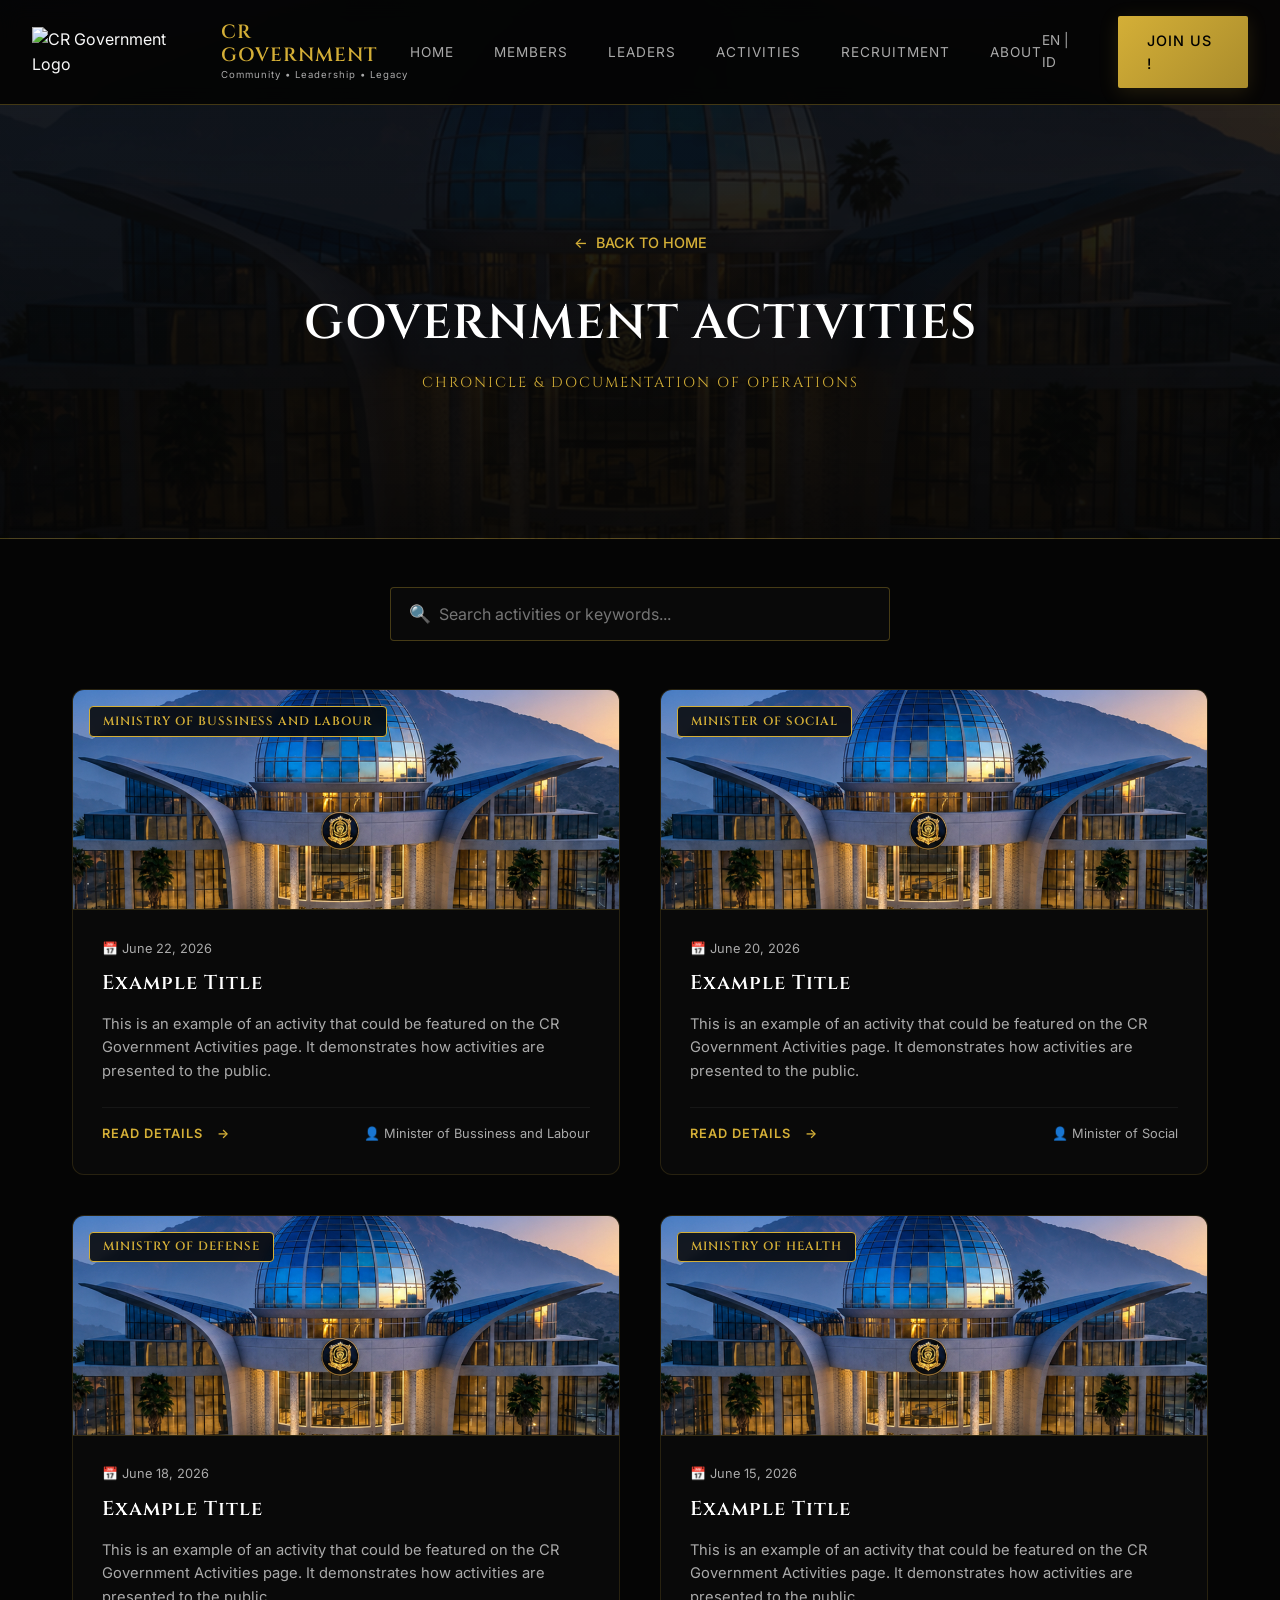
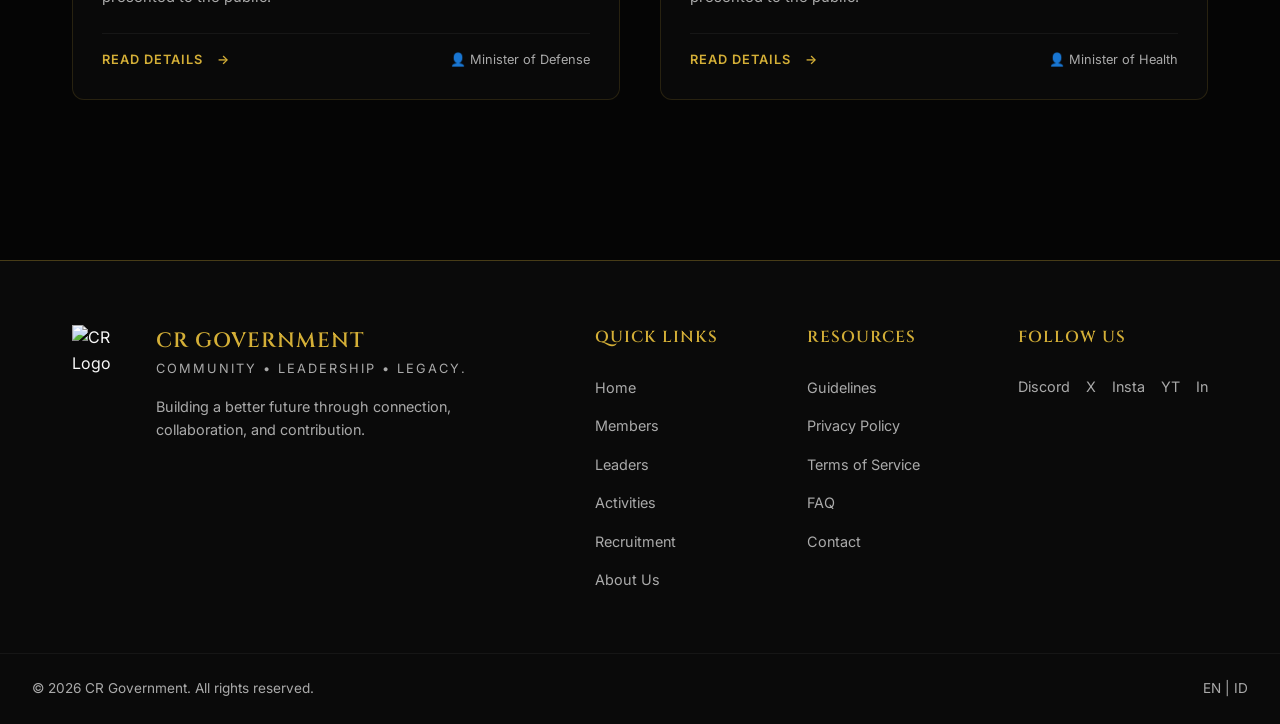
==== commit 556bfc65: "Add files via upload" ====
--- a/activities.html
+++ b/activities.html
@@ -429,12 +429,12 @@
             {
                 id: 'act-1',
                 title: 'Example Title',
-                category: 'Minister of Bussiness and Labour',
+                category: 'Ministry of Bussiness and Labour',
                 date: '2026-06-22',
                 excerpt: 'This is an example of an activity that could be featured on the CR Government Activities page. It demonstrates how activities are presented to the public.',
-                author: 'Ministry of Diplomacy',
+                author: 'Minister of Bussiness and Labour',
                 body: `
-                    <p>Today, the Ministry of Diplomacy hosted a historic closed-door summit at a secure, undisclosed location (Zanzino) to deliberate on strategic foreign policies and align community efforts.</p>
+                    <p>Today, the Ministry of Diplomacy hosted a historic closed-door summit at a secure, undisclosed location to deliberate on strategic foreign policies and align community efforts.</p>
                     <h3>Strategic Key Points</h3>
                     <ul>
                         <li><strong>Bilateral Relations:</strong> Strengthening alliances with external organizations.</li>
@@ -450,7 +450,7 @@
                 category: 'Minister of Social',
                 date: '2026-06-20',
                 excerpt: 'This is an example of an activity that could be featured on the CR Government Activities page. It demonstrates how activities are presented to the public.',
-                author: 'Ministry of Social',
+                author: 'Minister of Social',
                 body: `
                     <p>Cabinet officials and commerce leaders gathered to map out the economic structures for our upcoming roleplay campaigns.</p>
                     <h3>Economic Initiatives</h3>
@@ -468,7 +468,7 @@
                 category: 'Ministry of Defense',
                 date: '2026-06-18',
                 excerpt: 'This is an example of an activity that could be featured on the CR Government Activities page. It demonstrates how activities are presented to the public.',
-                author: 'Ministry of Defense',
+                author: 'Minister of Defense',
                 body: `
                     <p>The Ministry of Defense conducted a successful discipline and tactical training session to refine operational readiness.</p>
                     <h3>Training Core Focus</h3>
@@ -486,7 +486,7 @@
                 category: 'Ministry of Health',
                 date: '2026-06-15',
                 excerpt: 'This is an example of an activity that could be featured on the CR Government Activities page. It demonstrates how activities are presented to the public.',
-                author: 'Office of Raiden',
+                author: 'Minister of Health',
                 body: `
                     <p>Our designated Raiden tactical team has officially launched standard-tier professional security services for diplomatic and public events.</p>
                     <h3>Services Provided</h3>
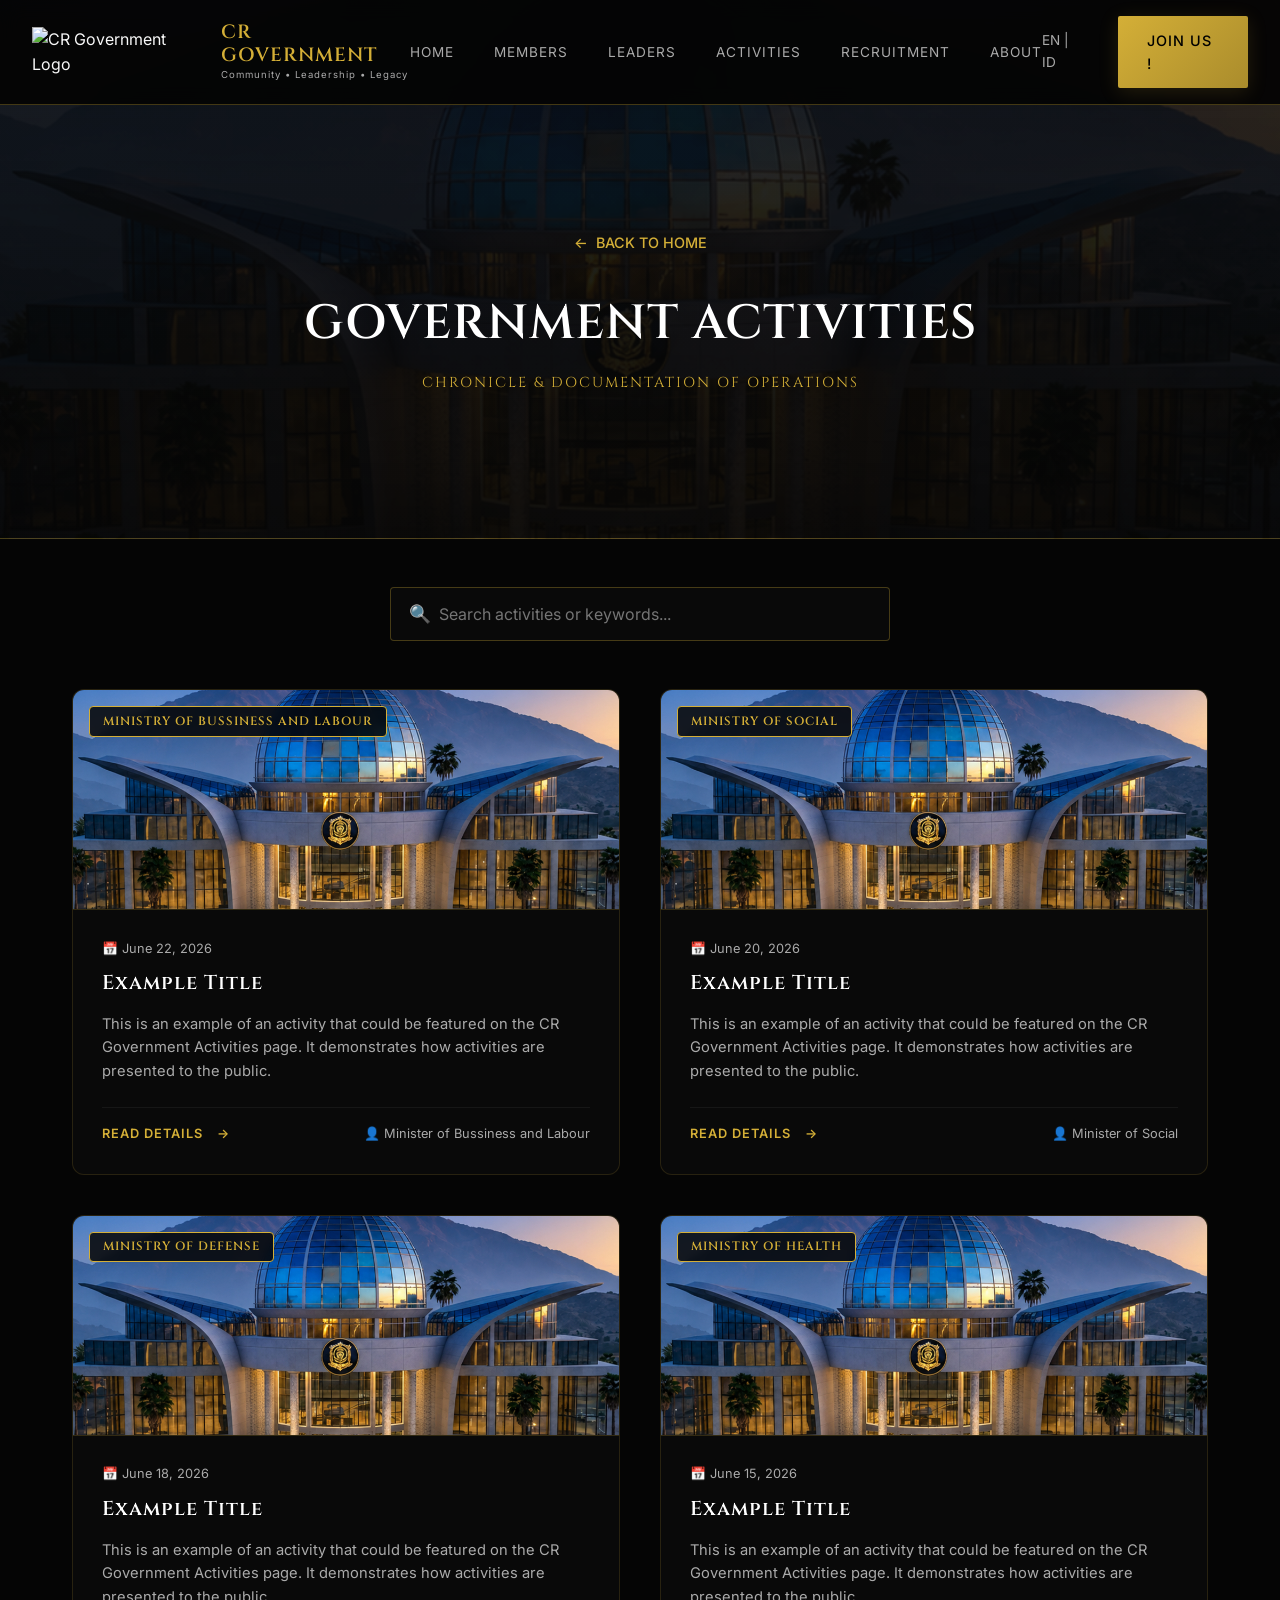
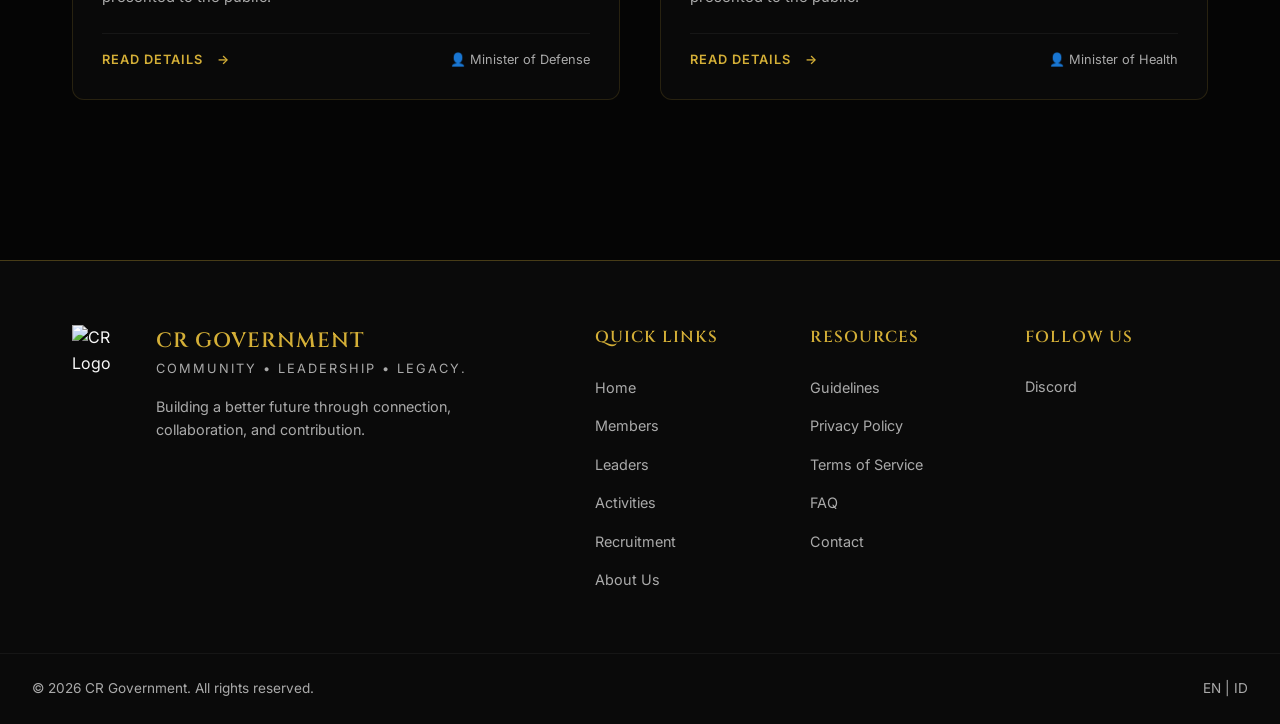
==== commit f1b4ac55: "Add files via upload" ====
--- a/activities.html
+++ b/activities.html
@@ -384,11 +384,7 @@
                 <div class="link-group">
                     <h4>FOLLOW US</h4>
                     <div class="social-links">
-                        <a href="#">Discord</a>
-                        <a href="#">X</a>
-                        <a href="#">Insta</a>
-                        <a href="#">YT</a>
-                        <a href="#">In</a>
+                        <a href="https://discord.gg/ceritaroleplayku">Discord</a>
                     </div>
                 </div>
             </div>
@@ -447,12 +443,12 @@
             {
                 id: 'act-2',
                 title: 'Example Title',
-                category: 'Minister of Social',
+                category: 'Ministry of Social',
                 date: '2026-06-20',
                 excerpt: 'This is an example of an activity that could be featured on the CR Government Activities page. It demonstrates how activities are presented to the public.',
                 author: 'Minister of Social',
                 body: `
-                    <p>Cabinet officials and commerce leaders gathered to map out the economic structures for our upcoming roleplay campaigns.</p>
+                    <p>The city's economy is heating up. We're seeing more business activity and new opportunities emerging every day.</p>
                     <h3>Economic Initiatives</h3>
                     <ol>
                         <li><strong>Consortium Building:</strong> Unifying business owners to ensure healthy market competition and price controls.</li>
@@ -488,12 +484,12 @@
                 excerpt: 'This is an example of an activity that could be featured on the CR Government Activities page. It demonstrates how activities are presented to the public.',
                 author: 'Minister of Health',
                 body: `
-                    <p>Our designated Raiden tactical team has officially launched standard-tier professional security services for diplomatic and public events.</p>
+                    <p>The Ministry of Health has officially launched standard-tier professional health services for citizens.</p>
                     <h3>Services Provided</h3>
                     <ul>
-                        <li>VIP Protection and Escorts</li>
-                        <li>Community Hub Guarding</li>
-                        <li>Crisis Management and Escalation Mitigation</li>
+                        <li>Health Awareness and Support</li>
+                        <li>Health Infrastructure Development</li>
+                        <li>Health Emergencies and Response</li>
                     </ul>
                     <p>Booking applications must be submitted 48 hours prior to the scheduled event time for validation and team assignments.</p>
                 `
